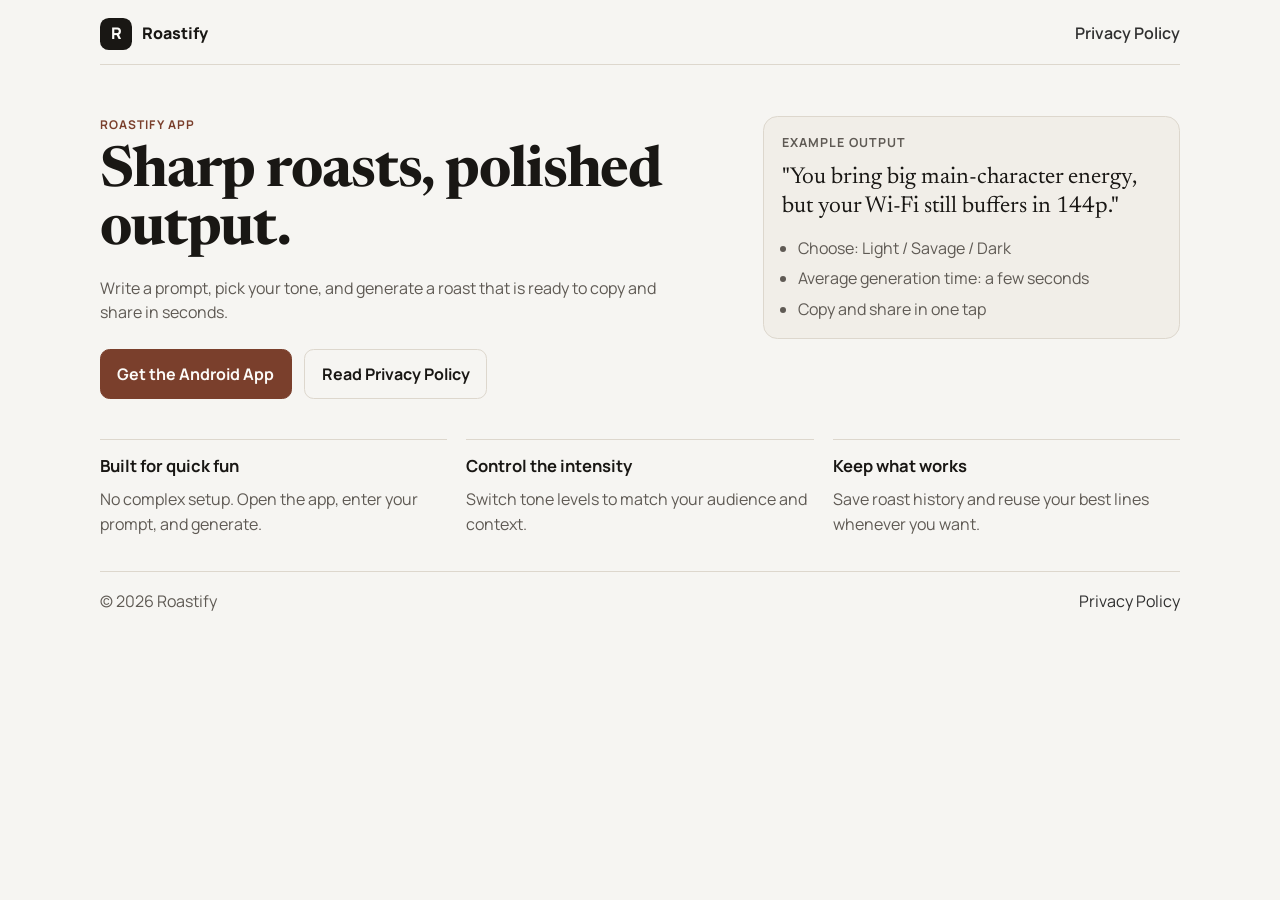
==== index.html @ e7700039 "init" ====
<!doctype html>
<html lang="en">
  <head>
    <meta charset="UTF-8" />
    <meta name="viewport" content="width=device-width, initial-scale=1.0" />
    <title>Roastify | Simple Roast Generator</title>
    <meta
      name="description"
      content="Roastify is a simple roast generator app with quick results and easy sharing."
    />
    <link rel="preconnect" href="https://fonts.googleapis.com" />
    <link rel="preconnect" href="https://fonts.gstatic.com" crossorigin />
    <link
      href="https://fonts.googleapis.com/css2?family=Manrope:wght@400;500;600;700;800&family=Newsreader:opsz,wght@6..72,500;6..72,700&display=swap"
      rel="stylesheet"
    />
    <link rel="stylesheet" href="styles.css" />
  </head>
  <body>
    <header class="site-header wrap">
      <a class="brand" href="index.html" aria-label="Roastify home">
        <span class="brand-mark">R</span>
        <span class="brand-text">Roastify</span>
      </a>
      <nav class="nav">
        <a href="privacy.html">Privacy Policy</a>
      </nav>
    </header>

    <main>
      <section class="hero wrap" aria-labelledby="hero-title">
        <div class="hero-copy">
          <p class="eyebrow">Roastify app</p>
          <h1 id="hero-title">Sharp roasts, polished output.</h1>
          <p class="lede">
            Write a prompt, pick your tone, and generate a roast that is ready to
            copy and share in seconds.
          </p>
          <div class="actions">
            <a class="btn primary" href="#" aria-disabled="true">Get the Android App</a>
            <a class="btn ghost" href="privacy.html">Read Privacy Policy</a>
          </div>
        </div>
        <aside class="hero-panel" aria-label="Example roast flow">
          <p class="panel-label">Example output</p>
          <p class="panel-roast">
            "You bring big main-character energy, but your Wi-Fi still buffers in
            144p."
          </p>
          <ul class="panel-points">
            <li>Choose: Light / Savage / Dark</li>
            <li>Average generation time: a few seconds</li>
            <li>Copy and share in one tap</li>
          </ul>
        </aside>
      </section>

      <section class="details wrap" aria-label="Product highlights">
        <div class="detail">
          <h2>Built for quick fun</h2>
          <p>No complex setup. Open the app, enter your prompt, and generate.</p>
        </div>
        <div class="detail">
          <h2>Control the intensity</h2>
          <p>Switch tone levels to match your audience and context.</p>
        </div>
        <div class="detail">
          <h2>Keep what works</h2>
          <p>Save roast history and reuse your best lines whenever you want.</p>
        </div>
      </section>
    </main>

    <footer class="site-footer wrap">
      <span>© 2026 Roastify</span>
      <a href="privacy.html">Privacy Policy</a>
    </footer>
  </body>
</html>
---- styles.css ----
:root {
  --bg: #f6f5f2;
  --panel: #fcfbf8;
  --panel-strong: #f1eee8;
  --panel-border: #ddd7cd;
  --text: #191714;
  --muted: #5f5a54;
  --accent: #7a3f2c;
  --accent-strong: #613123;
}

* {
  box-sizing: border-box;
}

body {
  margin: 0;
  font-family: Manrope, "Segoe UI", sans-serif;
  background: var(--bg);
  color: var(--text);
  line-height: 1.55;
}

a {
  color: #2f2f2f;
  text-decoration: none;
}

a:hover {
  text-decoration: underline;
}

.wrap {
  width: min(1080px, 92%);
  margin: 0 auto;
}

.site-header {
  padding: 1.1rem 0 0.9rem;
  display: flex;
  justify-content: space-between;
  align-items: center;
  border-bottom: 1px solid var(--panel-border);
}

.brand {
  display: inline-flex;
  align-items: center;
  gap: 0.6rem;
  font-weight: 800;
  color: var(--text);
}

.brand-mark {
  width: 2rem;
  height: 2rem;
  border-radius: 0.55rem;
  display: grid;
  place-items: center;
  background: var(--text);
  color: var(--panel);
}

.nav a {
  font-weight: 600;
  border-bottom: 1px solid transparent;
  transition: border-color 180ms ease;
}

.nav a:hover {
  border-bottom-color: var(--text);
  text-decoration: none;
}

.hero {
  padding: clamp(2.2rem, 4vw, 4rem) 0 1.6rem;
  display: grid;
  grid-template-columns: 1.2fr 0.8fr;
  gap: clamp(1.2rem, 3vw, 2.4rem);
  align-items: start;
}

.hero-copy {
  max-width: 62ch;
}

.eyebrow {
  color: var(--accent);
  text-transform: uppercase;
  letter-spacing: 0.09em;
  font-size: 0.75rem;
  font-weight: 700;
  margin: 0;
}

.hero h1 {
  margin: 0.55rem 0 0;
  font-family: Newsreader, Georgia, serif;
  font-size: clamp(2.1rem, 4.4vw, 4rem);
  line-height: 1.03;
  letter-spacing: -0.02em;
}

.lede {
  margin: 1rem 0 0;
  color: var(--muted);
  max-width: 58ch;
  font-size: clamp(1rem, 1.2vw, 1.1rem);
}

.actions {
  margin-top: 1.5rem;
  display: flex;
  gap: 0.8rem;
  flex-wrap: wrap;
}

.btn {
  display: inline-block;
  padding: 0.72rem 1.02rem;
  border-radius: 0.6rem;
  border: 1px solid var(--panel-border);
  font-weight: 700;
  transition: transform 160ms ease, border-color 160ms ease, background-color 160ms ease;
}

.btn.primary {
  background: var(--accent);
  color: var(--panel);
  border-color: var(--accent);
}

.btn.primary:hover {
  background: var(--accent-strong);
  border-color: var(--accent-strong);
  transform: translateY(-1px);
  text-decoration: none;
}

.btn.ghost {
  background: transparent;
  color: var(--text);
}

.btn.ghost:hover {
  text-decoration: none;
  border-color: #bdb6aa;
  background: #f2efe9;
  transform: translateY(-1px);
}

.hero-panel {
  background: var(--panel-strong);
  border: 1px solid var(--panel-border);
  border-radius: 0.9rem;
  padding: 1rem 1rem 1rem 1.1rem;
}

.panel-label {
  margin: 0;
  font-size: 0.78rem;
  text-transform: uppercase;
  letter-spacing: 0.08em;
  color: var(--muted);
  font-weight: 700;
}

.panel-roast {
  margin: 0.72rem 0 0;
  font-family: Newsreader, Georgia, serif;
  font-size: clamp(1.2rem, 1.8vw, 1.5rem);
  line-height: 1.25;
}

.panel-points {
  margin: 0.9rem 0 0;
  padding-left: 1rem;
}

.panel-points li {
  margin-top: 0.35rem;
  color: var(--muted);
}

.details {
  display: grid;
  grid-template-columns: repeat(3, minmax(0, 1fr));
  gap: 1.2rem;
  padding: 0.9rem 0 2.1rem;
}

.detail {
  padding-top: 0.8rem;
  border-top: 1px solid var(--panel-border);
}

.detail h2 {
  margin: 0;
  font-size: 1.04rem;
}

.detail p {
  margin: 0.55rem 0 0;
  color: var(--muted);
}

.legal {
  padding: 0.5rem 0 2.4rem;
}

.legal h1 {
  margin-bottom: 0.5rem;
}

.meta {
  margin: 0;
  color: var(--muted);
}

.legal section {
  margin-top: 1.2rem;
  padding: 1rem;
  border-radius: 0.7rem;
  border: 1px solid var(--panel-border);
  background: #faf8f4;
}

.legal h2 {
  margin: 0 0 0.55rem;
  font-size: 1.05rem;
}

.legal p {
  margin: 0.5rem 0;
  color: #3e3e3e;
}

.legal ul {
  margin: 0.55rem 0 0;
  padding-left: 1.2rem;
}

.site-footer {
  border-top: 1px solid var(--panel-border);
  padding: 1.1rem 0 1.6rem;
  display: flex;
  justify-content: space-between;
  gap: 1rem;
  color: var(--muted);
}

@media (max-width: 780px) {
  .hero {
    grid-template-columns: 1fr;
  }

  .details {
    grid-template-columns: 1fr;
  }
}
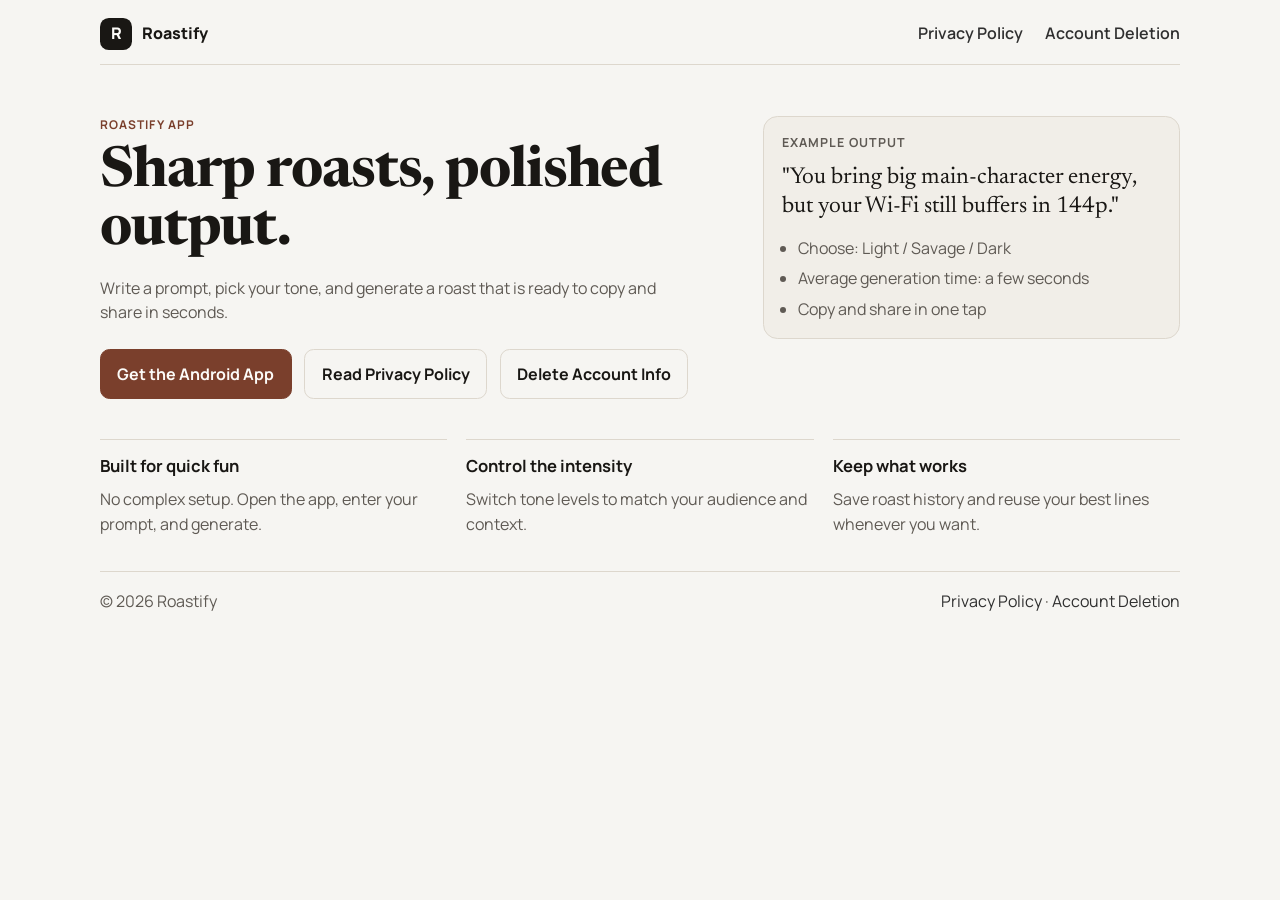
==== commit 5a759710: "Add account deletion page and update navigation links across the site" ====
--- a/index.html
+++ b/index.html
@@ -24,6 +24,7 @@
       </a>
       <nav class="nav">
         <a href="privacy.html">Privacy Policy</a>
+        <a href="account-deletion.html">Account Deletion</a>
       </nav>
     </header>
 
@@ -39,6 +40,7 @@
           <div class="actions">
             <a class="btn primary" href="#" aria-disabled="true">Get the Android App</a>
             <a class="btn ghost" href="privacy.html">Read Privacy Policy</a>
+            <a class="btn ghost" href="account-deletion.html">Delete Account Info</a>
           </div>
         </div>
         <aside class="hero-panel" aria-label="Example roast flow">
@@ -73,7 +75,11 @@
 
     <footer class="site-footer wrap">
       <span>© 2026 Roastify</span>
-      <a href="privacy.html">Privacy Policy</a>
+      <div>
+        <a href="privacy.html">Privacy Policy</a>
+        ·
+        <a href="account-deletion.html">Account Deletion</a>
+      </div>
     </footer>
   </body>
 </html>
--- a/styles.css
+++ b/styles.css
@@ -65,6 +65,7 @@
   font-weight: 600;
   border-bottom: 1px solid transparent;
   transition: border-color 180ms ease;
+  margin-left: 1.2rem;
 }
 
 .nav a:hover {
